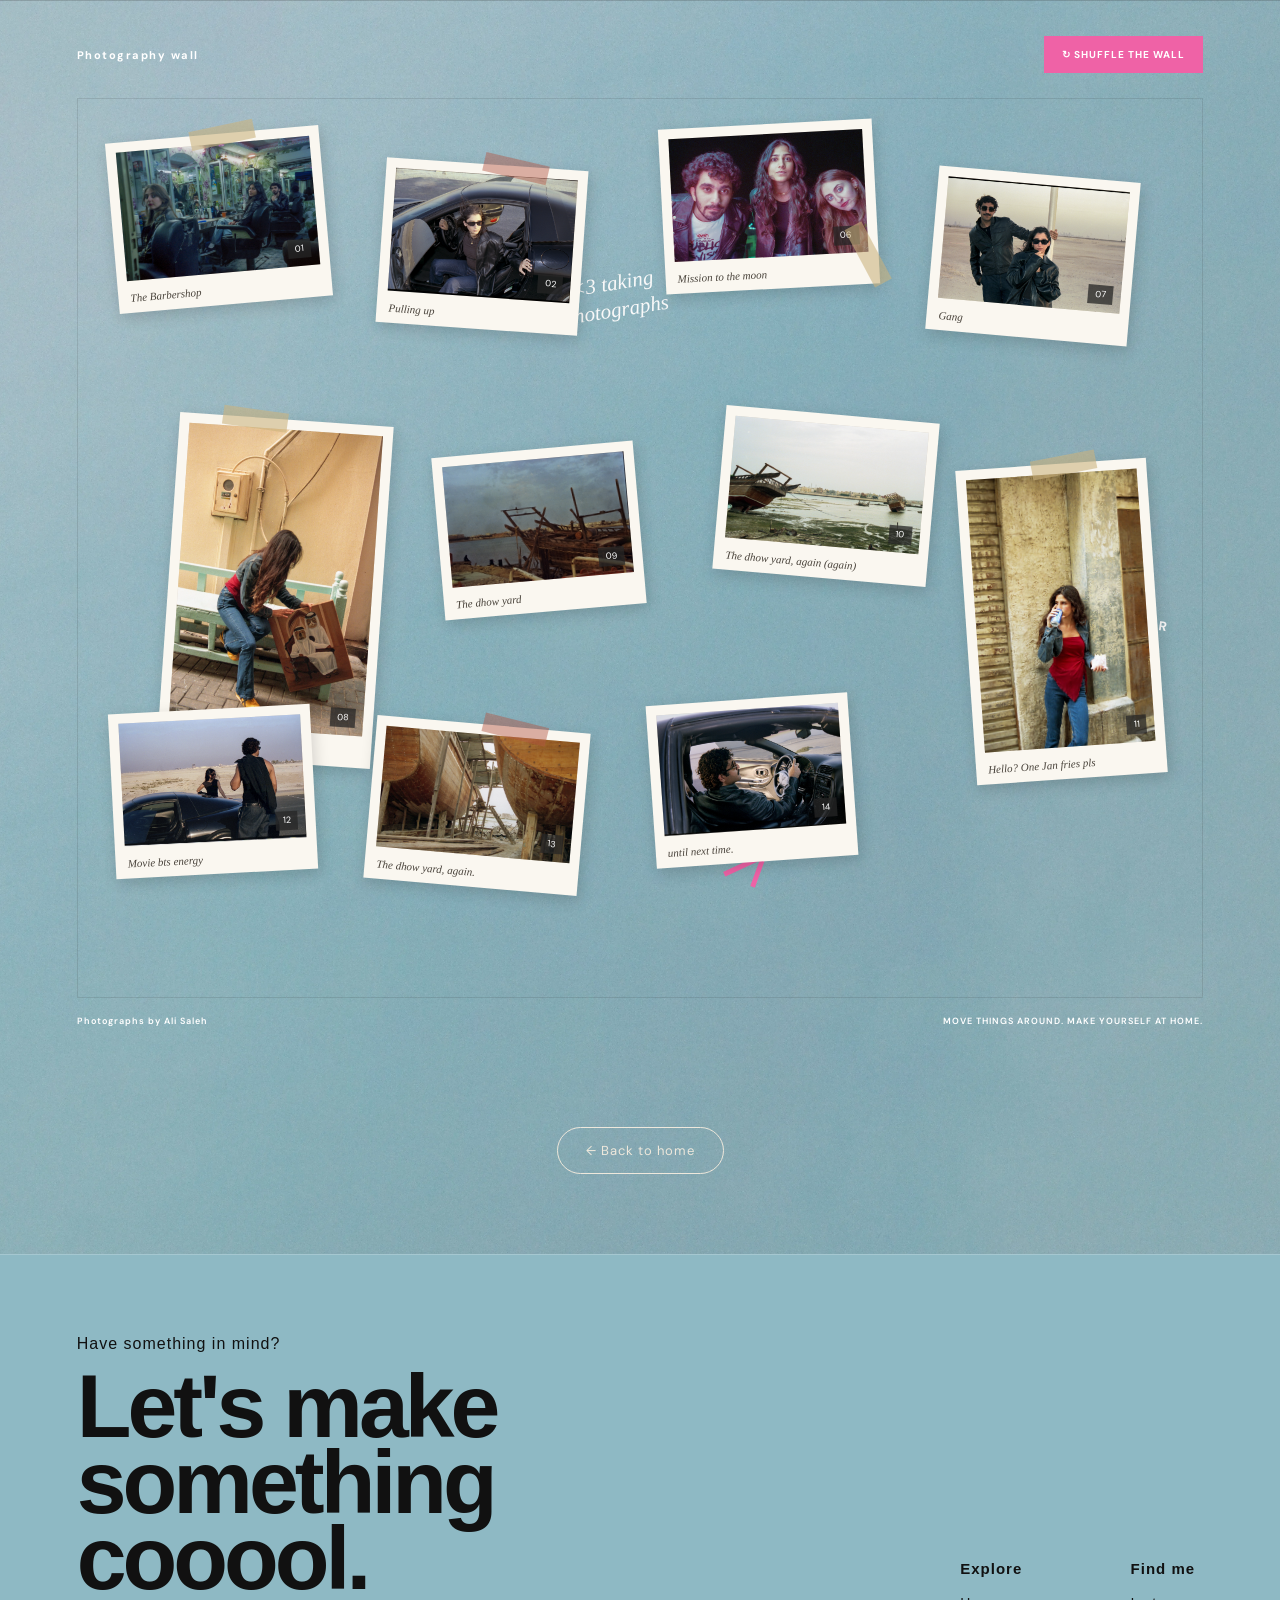
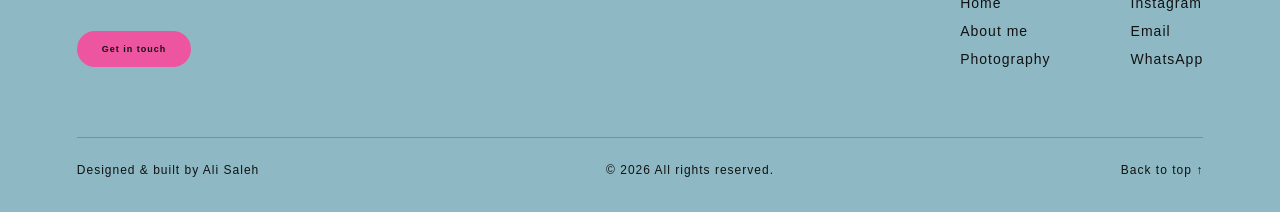
==== photos.html @ 77c44b38 "added google analytics tracking" ====
<!DOCTYPE html>
<html lang="en">

<head>
    <meta charset="UTF-8">
    <meta name="viewport" content="width=device-width, initial-scale=1.0">

    <title>Photography — Ali Visuals</title>
    <meta name="description" content="A collection of photographic moments by Ali.">

    <link rel="stylesheet" href="css/photography.css">

    <link rel="preconnect" href="https://fonts.googleapis.com">
    <link rel="preconnect" href="https://fonts.gstatic.com" crossorigin>
    <link href="https://fonts.googleapis.com/css2?family=DM+Sans:wght@400;500;600;700;800&display=swap"
        rel="stylesheet">

    <script src="js/photography.js" defer></script>
</head>
<script async src="https://www.googletagmanager.com/gtm.js?id=GTM-59Z958TZ"></script>
<script>
  window.dataLayer = window.dataLayer || [];
  function gtag(){dataLayer.push(arguments);}
  gtag('js', new Date());
</script>

<body>
<!-- 
    <header class="site-header">

        
        <a href="index.html" class="logo">ALI VISUALS.</a>

        <nav>
            <a href="index.html">Home</a>
            <a href="index.html#about">About</a>
            <a href="index.html#contact">Contact</a>
        </nav>

  

        <span class="header-label">PHOTOGRAPHY ARCHIVE © 2026</span>
    </header>
  -->

    <main>
        


        <section class="wall-section">

            <div class="wall-toolbar">
                <span class="wall-label">Photography wall</span>

                <button id="shuffleBtn" class="shuffle-btn">
                    ↻ SHUFFLE THE WALL
                </button>
            </div>


            <div class="photo-wall" id="photoWall">

                <article class="photo-card"
                    data-caption="The Barbershop"
                    data-location="FILM ARCHIVE / 001">

                    <div class="photo-frame">
                        <img src="images/photos/photo-gallery/mttm_cor-32.webp"
                            alt="Film photograph" draggable="false">
                        <span class="photo-number">01</span>
                    </div>

                    <p class="photo-caption">The Barbershop</p>
                    <span class="tape tape-one"></span>

                </article>


                <article class="photo-card"
                    data-caption="Pulling up"
                    data-location="FILM ARCHIVE / 002">

                    <div class="photo-frame">
                        <img src="images/photos/photo-gallery/porta_40022.webp"
                            alt="Film photograph" draggable="false">
                        <span class="photo-number">02</span>
                    </div>

                    <p class="photo-caption">Pulling up</p>
                    <span class="tape tape-two"></span>

                </article>

<!--
                <article class="photo-card"
                    data-caption="[b2b]"
                    data-location="FILM ARCHIVE / 003">

                    <div class="photo-frame">
                        <img src="images/photos/photo-gallery/Screenshot 2026-11-07 at 12.10.16 AM.webp"
                            alt="Photography archive screenshot" draggable="false">
                        <span class="photo-number">03</span>
                    </div>

                    <p class="photo-caption">[b2b]</p>

                </article>


                <article class="photo-card"
                    data-caption="[b2b]"
                    data-location="FILM ARCHIVE / 004">

                    <div class="photo-frame">
                        <img src="images/photos/photo-gallery/Screenshot 2026-11-07 at 12.10.29 AM.webp"
                            alt="Photography archive screenshot" draggable="false">
                        <span class="photo-number">04</span>
                    </div>

                    <p class="photo-caption">[b2b]</p>
                    <span class="tape tape-three"></span>

                </article>


                <article class="photo-card"
                    data-caption="[b2b]"
                    data-location="FILM ARCHIVE / 005">

                    <div class="photo-frame">
                        <img src="images/photos/photo-gallery/Screenshot 2026-11-07 at 12.10.40 AM.webp"
                            alt="Photography archive screenshot" draggable="false">
                        <span class="photo-number">05</span>
                    </div>

                    <p class="photo-caption">[b2b]</p>

                </article>

-->
                <article class="photo-card"
                    data-caption="Mission to the moon"
                    data-location="FILM ARCHIVE / 006">

                    <div class="photo-frame">
                        <img src="images/photos/opt/mttm_cor-10 copy.webp"
                            alt="Photography archive screenshot" draggable="false">
                        <span class="photo-number">06</span>
                    </div>

                    <p class="photo-caption">Mission to the moon</p>
                    <span class="tape tape-four"></span>

                </article>

            
                <article class="photo-card"
                    data-caption="Gang"
                    data-location="FILM ARCHIVE / 007">

                    <div class="photo-frame">
                        <img src="images/photos/photo-gallery/porta_4008.webp"
                            alt="Film photograph" draggable="false">
                        <span class="photo-number">07</span>
                    </div>

                    <p class="photo-caption">Gang</p>

                </article>


                <article class="photo-card"
                    data-caption="The girl with the painting"
                    data-location="FILM ARCHIVE / 008">

                    <div class="photo-frame">
                        <img src="images/photos/photo-gallery/ali20.webp"
                            alt="Photography by Ali" draggable="false">
                        <span class="photo-number">08</span>
                    </div>

                    <p class="photo-caption">The girl with the painting</p>
                    <span class="tape tape-five"></span>

                </article>


                <article class="photo-card"
                    data-caption="The dhow yard
                    data-location="BAHRAIN / 009">

                    <div class="photo-frame">
                        <img src="images/photos/photo-gallery/dhowyard_v2.webp"
                            alt="Dhow yard photography" draggable="false">
                        <span class="photo-number">09</span>
                    </div>

                    <p class="photo-caption">The dhow yard</p>

                </article>


                <article class="photo-card"
                    data-caption="The dhow yard, again (again)"
                    data-location="FILM ARCHIVE / 010">

                    <div class="photo-frame">
                        <img src="images/photos/photo-gallery/ali29.webp"
                            alt="Photography by Ali" draggable="false">
                        <span class="photo-number">10</span>
                    </div>

                    <p class="photo-caption">The dhow yard, again (again)</p>

                </article>


                <article class="photo-card"
                    data-caption="Hello? One Jan fries pls"
                    data-location="FILM ARCHIVE / 011">

                    <div class="photo-frame">
                        <img src="images/photos/photo-gallery/ali21.webp"
                            alt="Photography by Ali" draggable="false">
                        <span class="photo-number">11</span>
                    </div>

                    <p class="photo-caption">Hello? One Jan fries pls</p>
                    <span class="tape tape-one"></span>

                </article>


                <article class="photo-card"
                    data-caption="Movie bts energy"
                    data-location="FILM ARCHIVE / 012">

                    <div class="photo-frame">
                        <img src="images/photos/photo-gallery/porta_400_27-2.webp"
                            alt="Film photograph" draggable="false">
                        <span class="photo-number">12</span>
                    </div>

                    <p class="photo-caption">Movie bts energy</p>

                </article>


                <article class="photo-card"
                    data-caption="The dhow yard, again."
                    data-location="FILM ARCHIVE / 013">

                    <div class="photo-frame">
                        <img src="images/photos/photo-gallery/ali31.webp"
                            alt="Photography by Ali" draggable="false">
                        <span class="photo-number">13</span>
                    </div>

                    <p class="photo-caption">The dhow yard, again.</p>
                    <span class="tape tape-two"></span>

                </article>


                <article class="photo-card"
                    data-caption="Until next time."
                    data-location="FILM ARCHIVE / 014">

                    <div class="photo-frame">
                        <img src="images/photos/photo-gallery/porta_40016.webp"
                            alt="Film photograph" draggable="false">
                        <span class="photo-number">14</span>
                    </div>

                    <p class="photo-caption">until next time.</p>

                </article>


                <!-- stickers -->

                <div class="wall-note note-one">
                    <span>I &lt;3 taking</span>
                    <span>photographs</span>
                </div>

                <div class="wall-note note-two">
                    LOOK CLOSER
                </div>

 
                <div class="wall-doodle">↗</div>

            </div>


            <div class="wall-bottom">
                <span>Photographs by Ali Saleh</span>
                <span>MOVE THINGS AROUND. MAKE YOURSELF AT HOME.</span>
            </div>
            <!-- gallery view-->
<div class="image-viewer" id="imageViewer" aria-hidden="true">

    <button class="viewer-close" id="viewerClose" aria-label="Close viewer">
        ✕
    </button>

    <button class="viewer-arrow viewer-prev" id="viewerPrev" aria-label="Previous image">
        ←
    </button>

    <div class="viewer-content">

        <div class="viewer-image-wrap">
            <img id="viewerImage" src="" alt="">
        </div>

        <div class="viewer-info">
            <div>
                <p id="viewerLocation"></p>
                <h2 id="viewerCaption"></h2>
            </div>

            <span id="viewerCounter"></span>
        </div>

    </div>

    <button class="viewer-arrow viewer-next" id="viewerNext" aria-label="Next image">
        →
    </button>

</div>

        </section>
        <div class="back-home">
    <a href="index.html">← Back to home</a>
</div>
    </main>

<footer class="site-footer" id="contact">

    <div class="footer-top" id="footerjump">

        <div class="footer-message">
            <p>Have something in mind?</p>

            <h2>Let's make<br>something cooool.</h2>

            <a href="https://wa.me/39561313" class="footer-cta">
                Get in touch
            </a>
        </div>

        <div class="footer-details">

            <div>
                <h3>Explore</h3>
                <a href="index.html">Home</a>
                <a href="index.html#abtme">About me</a>
                <a href="photos.html">Photography</a>     
                   </div>

            <div>
                <h3>Find me</h3>
                <a href="https://www.instagram.com/3li.visuals">Instagram</a>
                <a href="mailto:ali7meerali@gmail.com">Email</a>
                <a href="https://wa.me/39561313">WhatsApp</a>
            </div>

        </div>

    </div>

    <div class="footer-bottom">
        <p>Designed & built by Ali Saleh</p>
        <p>© 2026 All rights reserved.</p>
        <a href="#top">Back to top ↑</a>
    </div>

</footer>



</body>
</html>
---- css/photography.css ----
* {
    margin: 0;
    padding: 0;
    box-sizing: border-box;
}

:root {
    --paper: #eee8dc;
    --ink: #252525;
    --red: #ef62a6;
    --sand: #c7b69d;
    --green: #78816a;
}

html {
    scroll-behavior: smooth;
}

body {
  /*  background: var(--sand);*/
    color: var(--ink);
    font-family: "DM Sans", sans-serif;
    overflow-x: hidden;

    background-image: url("../images/portfolio_bg copy.webp");
    background-size: cover;
    background-position: 75% center;
    background-repeat: no-repeat;
    
}



/* inro */

.intro {
    padding: 45px 8% 65px;
}

.intro-top {
    display: flex;
    justify-content: space-between;
    font-size: 10px;
    letter-spacing: 1.5px;
    font-weight: 600;
}

.intro h1 {
    font-size: clamp(100px, 19vw, 250px);
    line-height: .72;
    letter-spacing: -.105em;
    font-weight: 800;
    margin: 75px 0 55px;
}

.headline-offset {
    display: block;
    margin-left: 18%;
    color: var(--red);
    font-style: italic;
}

.intro-bottom {
    display: flex;
    justify-content: space-between;
    align-items: flex-end;
}

.intro-bottom > p {
    max-width: 290px;
    font-size: 14px;
    line-height: 1.7;
}

.look-hint {
    display: flex;
    align-items: center;
    gap: 12px;
    font-family: Georgia, serif;
    font-style: italic;
    font-size: 16px;
}

.arrow {
    font-family: sans-serif;
    font-size: 28px;
    color: var(--red);
}

/* WALL */

.wall-section {
    padding: 35px 6% 50px;
    border-top: 1px solid rgba(37,37,37,.2);
}

.wall-toolbar {
    display: flex;
    justify-content: space-between;
    align-items: center;
    margin-bottom: 25px;
}

.wall-label {
    color: white;
    font-size: 11px;
    font-weight: 700;
    letter-spacing: 1.5px;
}

.shuffle-btn {
    background: var(--red);
    color: white;
    border: none;
    padding: 12px 18px;
    font-family: inherit;
    font-size: 10px;
    font-weight: 700;
    letter-spacing: 1px;
    cursor: pointer;
    transition: background .2s, transform .2s;
}

.shuffle-btn:hover {
    background: var(--ink);
    transform: rotate(-2deg);
}

/*wall*/

.photo-wall {
    position: relative;
    width: 100%;
    height: 900px;
    background:
        radial-gradient(rgba(37,37,37,.12) .7px, transparent .7px);
    background-size: 18px 18px;
    border: 1px solid rgba(37,37,37,.12);
    overflow: hidden;
    touch-action: pan-y;
}

.photo-card {
    position: absolute;
    width: var(--width, 22%);
    left: var(--left, 0%);
    top: var(--top, 0px);
    transform: rotate(var(--rotation, 0deg));
    padding: 10px 10px 32px;
    background: #faf7f0;
    box-shadow: 2px 5px 15px rgba(0,0,0,.16);
    cursor: grab;
    user-select: none;
    transition: box-shadow .25s ease, transform .25s ease;
    z-index: 2;
}

.photo-card:hover {
    z-index: 20;
    box-shadow: 5px 12px 28px rgba(0,0,0,.22);
    transform: rotate(0deg) scale(1.045);
}

.photo-card.dragging {
    z-index: 50;
    cursor: grabbing;
    transition: none;
    box-shadow: 8px 15px 30px rgba(0,0,0,.25);
}

.photo-frame {
    position: relative;
    width: 100%;
    line-height: 0;
    background: #ddd4c5;
}

.photo-frame img {
    display: block;
    width: 100%;
    height: auto;
    max-height: 310px;
    object-fit: contain;
    pointer-events: none;
}

.photo-number {
    position: absolute;
    bottom: 8px;
    right: 8px;
    background: rgba(37,37,37,.75);
    color: white;
    padding: 5px 7px;
    font-size: 9px;
    line-height: 1;
}

.photo-caption {
    position: absolute;
    bottom: 9px;
    left: 12px;
    font-family: Georgia, serif;
    font-size: 11px;
    font-style: italic;
    color: #49433b;
}

/* tape */

.tape {
    position: absolute;
    width: 65px;
    height: 19px;
    background: rgba(204,179,126,.58);
    z-index: 5;
    pointer-events: none;
}

.tape-one {
    top: -8px;
    left: 40%;
    transform: rotate(-7deg);
}

.tape-two {
    top: -7px;
    right: 20%;
    transform: rotate(9deg);
    background: rgba(178,85,68,.45);
}

.tape-three {
    top: 45%;
    left: -27px;
    transform: rotate(75deg);
}

.tape-four {
    bottom: 20px;
    right: -22px;
    transform: rotate(65deg);
}

.tape-five {
    top: -8px;
    left: 20%;
    transform: rotate(4deg);
}

/* DECORATIONS */

.wall-note {
    position: absolute;
    z-index: 1;
    font-family: Georgia, serif;
    font-style: italic;
    color: #f9f9f9;
    pointer-events: none;
}

.note-one {
    left: 43%;
    top: 19%;
    font-size: 21px;
    transform: rotate(-9deg);
    line-height: 1.3;
}

.note-one span {
    display: block;
}

.note-two {
    right: 3%;
    top: 57%;
    font-family: "DM Sans", sans-serif;
    font-style: normal;
    font-weight: 800;
    font-size: 13px;
    letter-spacing: 1px;
    transform: rotate(8deg);
}

.wall-sticker {
    position: absolute;
    z-index: 1;
    pointer-events: none;
    display: flex;
    justify-content: center;
    align-items: center;
    text-align: center;
    font-weight: 800;
}

.sticker-one {
    top: 43%;
    left: 4%;
    width: 80px;
    height: 80px;
    background: var(--red);
    color: white;
    font-size: 13px;
    transform: rotate(-12deg);
    clip-path: polygon(
        50% 0%,61% 10%,75% 2%,80% 18%,
        96% 20%,91% 38%,100% 50%,90% 64%,
        96% 80%,77% 82%,70% 98%,52% 90%,
        36% 100%,25% 86%,7% 88%,12% 68%,
        0% 54%,12% 40%,4% 23%,23% 18%,31% 3%
    );
}

.sticker-two {
    right: 12%;
    top: 8%;
    font-size: 55px;
    color: var(--green);
    transform: rotate(15deg);
}

.wall-doodle {
    position: absolute;
    right: 39%;
    bottom: 10%;
    color: var(--red);
    font-size: 65px;
    transform: rotate(20deg);
    pointer-events: none;
}

.wall-bottom {
    color: white;
    display: flex;
    justify-content: space-between;
    margin-top: 17px;
    font-size: 9px;
    letter-spacing: 1px;
    font-weight: 600;
}


/* gallery view */

.image-viewer {
    position: fixed;
    inset: 0;
    z-index: 9999;
    background: rgba(20, 20, 20, 0.96);

    display: flex;
    align-items: center;
    justify-content: center;

    padding: 50px;
    opacity: 0;
    visibility: hidden;
    pointer-events: none;
    transition: opacity 0.3s ease, visibility 0.3s ease;
}

.image-viewer.active {
    opacity: 1;
    visibility: visible;
    pointer-events: auto;
}

.viewer-content {
    width: min(850px, 80%);
    display: flex;
    flex-direction: column;
    gap: 20px;
}

.viewer-image-wrap {
    width: 100%;
    height: 75vh;
    display: flex;
    justify-content: center;
    align-items: center;
}

.viewer-image-wrap img {
    max-width: 100%;
    max-height: 100%;
    width: auto;
    height: auto;
    object-fit: contain;
}

.viewer-info {
    display: flex;
    justify-content: space-between;
    align-items: flex-end;
    color: #eee8dc;
    gap: 20px;
}

#viewerLocation {
    font-size: 10px;
    letter-spacing: 2px;
    margin-bottom: 8px;
}

#viewerCaption {
    font-size: 22px;
    font-weight: 500;
}

#viewerCounter {
    font-size: 12px;
    white-space: nowrap;
}

.viewer-close,
.viewer-arrow {
    position: absolute;
    border: none;
    background: none;
    color: #eee8dc;
    cursor: pointer;
    font-family: inherit;
}

.viewer-close {
    top: 30px;
    right: 40px;
    font-size: 28px;
}

.viewer-arrow {
    top: 50%;
    transform: translateY(-50%);
    font-size: 35px;
    padding: 15px;
}

.viewer-prev {
    left: 25px;
}

.viewer-next {
    right: 25px;
}

.viewer-close:hover,
.viewer-arrow:hover {
    color: #ef62a6;
}

@media (max-width: 600px) {
    .image-viewer {
        padding: 25px 15px;
    }

    .viewer-content {
        width: 100%;
    }

    .viewer-image-wrap {
        height: 65vh;
    }

    .viewer-close {
        top: 20px;
        right: 20px;
    }

    .viewer-prev {
        left: 0;
    }

    .viewer-next {
        right: 0;
    }

    .viewer-arrow {
        font-size: 25px;
    }

    #viewerCaption {
        font-size: 17px;
    }
}

.closing {
    padding: 110px 8%;
    background: var(--ink);
    color: var(--paper);
}

.closing-label {
    font-size: 10px;
    letter-spacing: 2px;
}

.closing h2 {
    margin: 45px 0 25px;
    font-size: clamp(65px,12vw,155px);
    line-height: .8;
    letter-spacing: -.09em;
}

.closing h2 span {
    color: var(--red);
    font-style: italic;
}

.closing p {
    font-family: Georgia,serif;
    font-style: italic;
    font-size: 17px;
    margin-bottom: 40px;
}

.back-link {
    display: inline-block;
    text-decoration: none;
    color: var(--paper);
    font-size: 11px;
    font-weight: 700;
    letter-spacing: 1px;
    border-bottom: 1px solid var(--paper);
    padding-bottom: 7px;
}

.back-link:hover {
    color: var(--red);
}

/* VIEWER */

.image-viewer {
    position: fixed;
    inset: 0;
    z-index: 1000;
    background: rgba(25,24,22,.96);
    display: flex;
    align-items: center;
    justify-content: center;
    padding: 50px 9%;
    opacity: 0;
    visibility: hidden;
    transition: opacity .3s, visibility .3s;
}

.image-viewer.active {
    opacity: 1;
    visibility: visible;
}

.viewer-content {
    max-width: 850px;
    max-height: 85vh;
    width: 100%;
    display: flex;
    flex-direction: column;
    align-items: center;
}

.viewer-content img {
    max-width: 100%;
    max-height: 72vh;
    width: auto;
    height: auto;
    object-fit: contain;
}

.viewer-details {
    width: 100%;
    display: flex;
    justify-content: space-between;
    gap: 15px;
    color: var(--paper);
    font-size: 10px;
    letter-spacing: 1px;
    margin-top: 20px;
}

.viewer-close,
.viewer-prev,
.viewer-next {
    position: absolute;
    background: none;
    border: none;
    color: white;
    cursor: pointer;
    font-family: inherit;
}

.viewer-close {
    top: 25px;
    right: 35px;
    font-size: 40px;
}

.viewer-prev,
.viewer-next {
    top: 50%;
    font-size: 32px;
    padding: 15px;
    transform: translateY(-50%);
}

.viewer-prev {
    left: 25px;
}

.viewer-next {
    right: 25px;
}

.viewer-close:hover,
.viewer-prev:hover,
.viewer-next:hover {
    color: #e78a70;
}

/* FOOTER */

.site-footer {
    background: var(--ink);
    color: var(--paper);
    border-top: 1px solid rgba(255,255,255,.2);
    padding: 23px 6%;
    display: flex;
    justify-content: space-between;
    font-size: 9px;
    letter-spacing: 1px;
}

/* MOBILE */

@media (max-width: 760px) {

    .site-header {
        height: 65px;
        padding: 0 5%;
    }

    .logo {
        font-size: 17px;
    }

    .site-header nav {
        gap: 13px;
    }

    .site-header nav a {
        font-size: 10px;
    }

    .header-label {
        display: none;
    }

    .intro {
        padding: 35px 6% 45px;
    }

    .intro-top {
        font-size: 8px;
    }

    .intro h1 {
        font-size: clamp(95px,25vw,160px);
        margin: 70px 0 45px;
    }

    .headline-offset {
        margin-left: 10%;
    }

    .intro-bottom {
        align-items: flex-start;
        gap: 25px;
        flex-direction: column;
    }

    .intro-bottom > p {
        font-size: 13px;
    }

    .wall-section {
        padding: 25px 5%;
    }

    .wall-toolbar {
        gap: 15px;
    }

    .wall-label {
        color: white;
        font-size: 9px;
    }

    .shuffle-btn {
        padding: 10px;
        font-size: 8px;
    }

    .photo-wall {
        height: auto;
        min-height: 0;
        padding: 30px 12px;
        display: grid;
        grid-template-columns: repeat(2,minmax(0,1fr));
        gap: 30px 14px;
        overflow: visible;
        align-items: start;
    }

    .photo-card {
        position: relative;
        left: auto !important;
        top: auto !important;
        width: 100% !important;
        max-width: 100%;
        padding: 7px 7px 28px;
        transform: rotate(var(--mobile-rotation,0deg));
        cursor: pointer;
    }

    .photo-card:hover {
        transform: rotate(var(--mobile-rotation,0deg)) scale(1.02);
    }

    .photo-card.dragging {
        transform: none;
    }

    .photo-frame img {
        max-height: none;
    }

    .photo-caption {
        font-size: 9px;
        bottom: 8px;
        left: 8px;
    }

    .tape {
        width: 43px;
        height: 14px;
    }

    .wall-note {
        position: relative;
        left: auto;
        right: auto;
        top: auto;
        bottom: auto;
        grid-column: span 2;
        text-align: center;
        margin: 10px 0;
        font-size: 19px;
    }

    .note-two {
        font-size: 12px;
    }

    .wall-sticker {
        position: relative;
        top: auto;
        left: auto;
        right: auto;
        grid-column: span 2;
        justify-self: center;
        margin: 8px;
    }

    .sticker-two {
        font-size: 40px;
    }

    .wall-doodle {
        display: none;
    }

    .wall-bottom {
        gap: 10px;
        font-size: 8px;
    }

    .wall-bottom span:last-child {
        text-align: right;
    }

    .closing {
        padding: 85px 6%;
    }

    .closing h2 {
        font-size: clamp(65px,16vw,105px);
    }

    .site-footer {
        padding: 20px 5%;
        font-size: 8px;
        gap: 15px;
    }

    .image-viewer {
        padding: 55px 15px;
    }

    .viewer-content img {
        max-height: 65vh;
    }

    .viewer-details {
        flex-wrap: wrap;
        font-size: 8px;
    }

    .viewer-prev {
        left: 0;
    }

    .viewer-next {
        right: 0;
    }

    .viewer-close {
        top: 12px;
        right: 18px;
    }
}

@media (max-width: 380px) {

    .site-header nav {
        gap: 9px;
    }

    .site-header nav a {
        font-size: 9px;
    }

    .photo-wall {
        gap: 25px 10px;
        padding: 25px 8px;
    }

    .photo-caption {
        font-size: 8px;
    }
}


/* FLOATING NAVIGATION */

.hero-nav {
    position: fixed;
    right: 6%;
    bottom: 13%;

    display: flex;
    flex-direction: column;
    align-items: flex-start;
    gap: 2px;

    z-index: 9999;
}

.hero-nav h5 {
    font-size: 10px;
    font-weight: 600;
    margin-bottom: 8px;
    color: #171717;
}

.hero-nav a {
    display: inline-flex;
    align-items: center;
    gap: 5px;

    font-size: 16px;
    font-weight: 400;

    color: #171717;
    text-decoration: none;

    transition: color 0.3s ease;
}

.hero-nav a span {
    display: inline-block;
    transition: transform 0.3s ease;
}

.hero-nav a:hover {
    color: #ec4b9c;
}

.hero-nav a:hover span {
    transform: translateX(5px);
}

/* MOBILE */

@media (max-width: 760px) {
    .hero-nav {
        right: 15px;
        bottom: 15px;

        padding: 12px 15px;

        background: rgba(244, 240, 232, 0.95);
        backdrop-filter: blur(8px);
        border: 1px solid rgba(23, 23, 23, 0.15);
    }

    .hero-nav h5 {
        font-size: 9px;
        margin-bottom: 5px;
    }

    .hero-nav a {
        font-size: 12px;
    }
}

/* FOOTER — MATCHES HOMEPAGE */

.site-footer {
    background-color: #8eb9c4;
    color: #111;
    padding: 80px 6% 35px;
    font-family: "Helvetica Neue", Helvetica, Arial, sans-serif;
    display: flex;
    flex-direction: column;
    justify-content: space-between;
    width: 100%;
}

.footer-top {
    display: flex;
    justify-content: space-between;
    align-items: flex-end;
    padding-bottom: 70px;
    gap: 40px;
    width: 100%;
}

.footer-message {
    max-width: 500px;
}

.footer-message p {
    font-size: 16px;
    margin-bottom: 15px;
}

.footer-message h2 {
    font-size: clamp(55px, 7vw, 100px);
    line-height: 0.85;
    letter-spacing: -4px;
    margin: 0 0 35px;
    font-weight: 700;
}

.footer-cta {
    display: inline-block;
    background: #ed55a1;
    color: #111;
    text-decoration: none;
    padding: 13px 25px;
    border-radius: 30px;
    font-weight: 600;
    transition: background 0.3s, color 0.3s;
}

.footer-cta:hover {
    background: #111;
    color: white;
}

.footer-details {
    display: flex;
    gap: 80px;
    align-items: flex-start;
}

.footer-details div {
    display: flex;
    flex-direction: column;
    gap: 12px;
}

.footer-details h3 {
    font-size: 15px;
    font-weight: 700;
    margin-bottom: 6px;
}

.footer-details a {
    color: #111;
    text-decoration: none;
    font-size: 14px;
    transition: color 0.2s ease;
}

.footer-details a:hover {
    color: #ed55a1;
}

.footer-bottom {
    border-top: 1px solid rgba(0, 0, 0, 0.2);
    padding-top: 25px;
    display: flex;
    justify-content: space-between;
    align-items: center;
    font-size: 12px;
    width: 100%;
}

.footer-bottom p {
    margin: 0;
}

.footer-bottom a {
    color: #111;
    text-decoration: none;
    transition: color 0.2s ease;
}

.footer-bottom a:hover {
    color: #ed55a1;
}

/* RESPONSIVE */

@media (max-width: 760px) {
    .footer-top {
        flex-direction: column;
        align-items: flex-start;
        gap: 45px;
        padding-bottom: 50px;
    }

    .footer-details {
        gap: 45px;
    }

    .footer-bottom {
        flex-direction: column;
        align-items: flex-start;
        gap: 10px;
    }
    

    .wall-note,
    .wall-doodle,
    .tape {
        display: none !important;
    }

}

/* BACK TO HOME */

.back-home {
    display: flex;
    justify-content: center;
    padding: 50px 20px 80px;
}

.back-home a {
    display: inline-block;
    color: #eee8dc;
    text-decoration: none;
    font-size: 13px;
    letter-spacing: 1px;
    border: 1px solid #eee8dc;
    padding: 14px 28px;
    border-radius: 30px;
    transition: all 0.3s ease;
}

.back-home a:hover {
    background: #ef62a6;
    border-color: #ef62a6;
    color: #252525;
    transform: translateY(-3px);
}
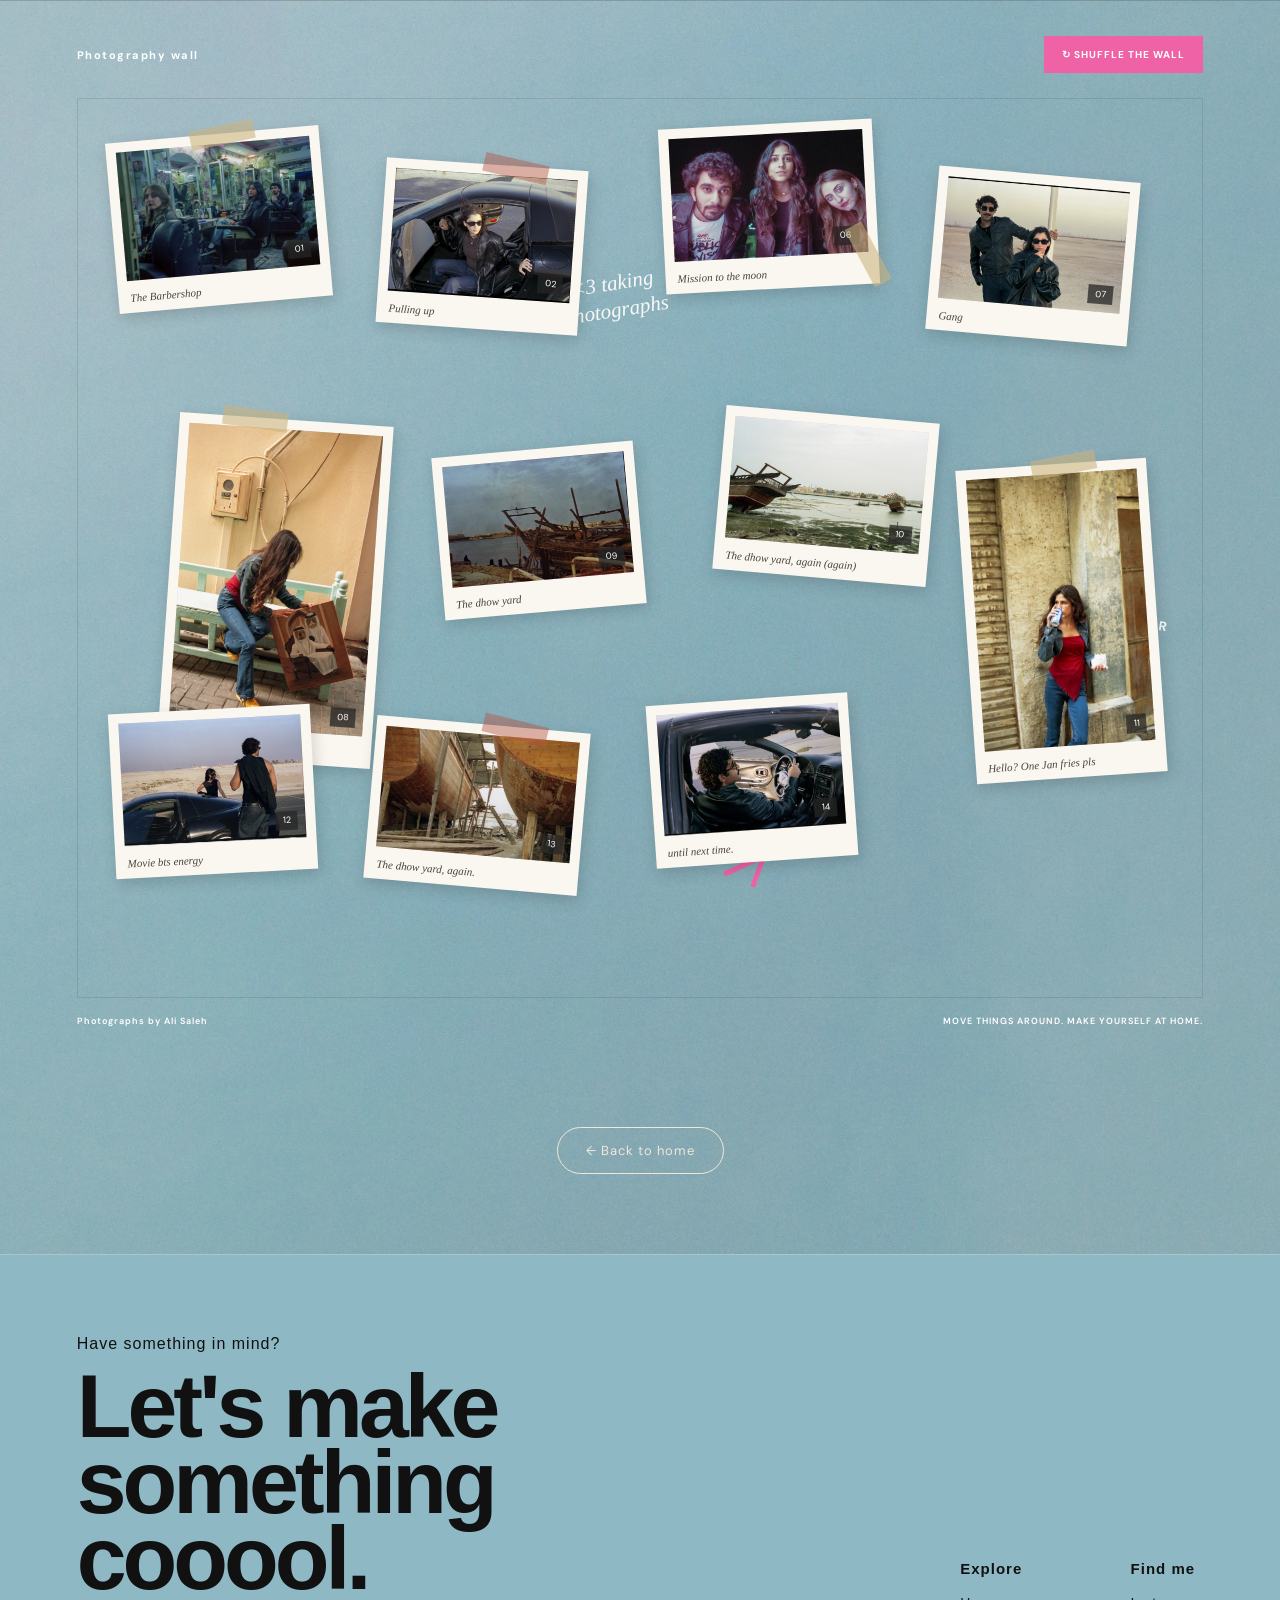
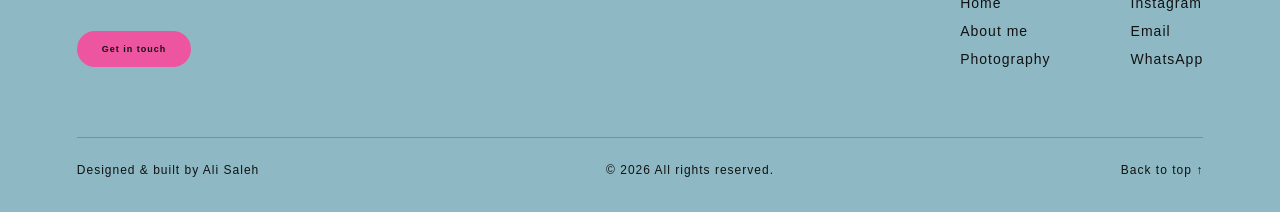
==== commit ca493a32: "Optimized loading time and images" ====
--- a/photos.html
+++ b/photos.html
@@ -66,9 +66,12 @@
                     data-location="FILM ARCHIVE / 001">
 
                     <div class="photo-frame">
-                        <img src="images/photos/photo-gallery/mttm_cor-32.webp"
-                            alt="Film photograph" draggable="false">
-                        <span class="photo-number">01</span>
+                        <img src="images/optimized/photos-wall/mttm_cor-32.webp"
+                            data-full="images/optimized/photos-full/mttm_cor-32.webp"
+                            alt="The Barbershop"
+                            loading="lazy" decoding="async" draggable="false">
+
+                         <span class="photo-number">01</span>                       
                     </div>
 
                     <p class="photo-caption">The Barbershop</p>
@@ -82,8 +85,10 @@
                     data-location="FILM ARCHIVE / 002">
 
                     <div class="photo-frame">
-                        <img src="images/photos/photo-gallery/porta_40022.webp"
-                            alt="Film photograph" draggable="false">
+                        <img src="images/optimized/photos-wall/porta_40022.webp"
+                                data-full="images/optimized/photos-full/porta_40022.webp"
+                                alt="Pulling up"
+                                loading="lazy" decoding="async" draggable="false">
                         <span class="photo-number">02</span>
                     </div>
 
@@ -144,8 +149,10 @@
                     data-location="FILM ARCHIVE / 006">
 
                     <div class="photo-frame">
-                        <img src="images/photos/opt/mttm_cor-10 copy.webp"
-                            alt="Photography archive screenshot" draggable="false">
+                        <img src="images/optimized/photos-wall/mttm_cor-10.webp"
+                            data-full="images/optimized/photos-full/mttm_cor-10.webp"
+                            alt="Mission to the moon"
+                            loading="lazy" decoding="async" draggable="false">
                         <span class="photo-number">06</span>
                     </div>
 
@@ -160,8 +167,10 @@
                     data-location="FILM ARCHIVE / 007">
 
                     <div class="photo-frame">
-                        <img src="images/photos/photo-gallery/porta_4008.webp"
-                            alt="Film photograph" draggable="false">
+                        <img src="images/optimized/photos-wall/porta_4008.webp"
+                                    data-full="images/optimized/photos-full/porta_4008.webp"
+                                    alt="Gang"
+                                    loading="lazy" decoding="async" draggable="false">
                         <span class="photo-number">07</span>
                     </div>
 
@@ -175,8 +184,10 @@
                     data-location="FILM ARCHIVE / 008">
 
                     <div class="photo-frame">
-                        <img src="images/photos/photo-gallery/ali20.webp"
-                            alt="Photography by Ali" draggable="false">
+                        <img src="images/optimized/photos-wall/ali20.webp"
+                                    data-full="images/optimized/photos-full/ali20.webp"
+                                    alt="The girl with the painting"
+                                    loading="lazy" decoding="async" draggable="false">
                         <span class="photo-number">08</span>
                     </div>
 
@@ -187,12 +198,14 @@
 
 
                 <article class="photo-card"
-                    data-caption="The dhow yard
+                    data-caption="The dhow yard"
                     data-location="BAHRAIN / 009">
 
                     <div class="photo-frame">
-                        <img src="images/photos/photo-gallery/dhowyard_v2.webp"
-                            alt="Dhow yard photography" draggable="false">
+                        <img src="images/optimized/photos-wall/dhowyard_v2.webp"
+                            data-full="images/optimized/photos-full/dhowyard_v2.webp"
+                            alt="The dhow yard"
+                            loading="lazy" decoding="async" draggable="false">
                         <span class="photo-number">09</span>
                     </div>
 
@@ -206,8 +219,10 @@
                     data-location="FILM ARCHIVE / 010">
 
                     <div class="photo-frame">
-                        <img src="images/photos/photo-gallery/ali29.webp"
-                            alt="Photography by Ali" draggable="false">
+                    <img src="images/optimized/photos-wall/ali29.webp"
+                        data-full="images/optimized/photos-full/ali29.webp"
+                        alt="The dhow yard, again"
+                        loading="lazy" decoding="async" draggable="false">
                         <span class="photo-number">10</span>
                     </div>
 
@@ -221,9 +236,11 @@
                     data-location="FILM ARCHIVE / 011">
 
                     <div class="photo-frame">
-                        <img src="images/photos/photo-gallery/ali21.webp"
-                            alt="Photography by Ali" draggable="false">
-                        <span class="photo-number">11</span>
+                       <img src="images/optimized/photos-wall/ali21.webp"
+                            data-full="images/optimized/photos-full/ali21.webp"
+                            alt="Hello? One Jan fries pls"
+                            loading="lazy" decoding="async" draggable="false">
+                                                <span class="photo-number">11</span>
                     </div>
 
                     <p class="photo-caption">Hello? One Jan fries pls</p>
@@ -237,8 +254,10 @@
                     data-location="FILM ARCHIVE / 012">
 
                     <div class="photo-frame">
-                        <img src="images/photos/photo-gallery/porta_400_27-2.webp"
-                            alt="Film photograph" draggable="false">
+                        <img src="images/optimized/photos-wall/porta_400_27-2.webp"
+     data-full="images/optimized/photos-full/porta_400_27-2.webp"
+     alt="Movie behind the scenes"
+     loading="lazy" decoding="async" draggable="false">
                         <span class="photo-number">12</span>
                     </div>
 
@@ -252,8 +271,10 @@
                     data-location="FILM ARCHIVE / 013">
 
                     <div class="photo-frame">
-                        <img src="images/photos/photo-gallery/ali31.webp"
-                            alt="Photography by Ali" draggable="false">
+                        <img src="images/optimized/photos-wall/ali31.webp"
+                            data-full="images/optimized/photos-full/ali31.webp"
+                            alt="The dhow yard"
+                            loading="lazy" decoding="async" draggable="false">
                         <span class="photo-number">13</span>
                     </div>
 
@@ -268,8 +289,10 @@
                     data-location="FILM ARCHIVE / 014">
 
                     <div class="photo-frame">
-                        <img src="images/photos/photo-gallery/porta_40016.webp"
-                            alt="Film photograph" draggable="false">
+                        <img src="images/optimized/photos-wall/porta_40016.webp"
+                            data-full="images/optimized/photos-full/porta_40016.webp"
+                            alt="Until next time"
+                            loading="lazy" decoding="async" draggable="false">
                         <span class="photo-number">14</span>
                     </div>
 
--- a/css/photography.css
+++ b/css/photography.css
@@ -174,17 +174,19 @@
     width: 100%;
     line-height: 0;
     background: #ddd4c5;
+    display: flex;
+    justify-content: center;
+    align-items: center;
 }
 
 .photo-frame img {
     display: block;
     width: 100%;
-    height: auto;
+    height: auto !important;
     max-height: 310px;
     object-fit: contain;
     pointer-events: none;
 }
-
 .photo-number {
     position: absolute;
     bottom: 8px;
@@ -1084,4 +1086,12 @@
     border-color: #ef62a6;
     color: #252525;
     transform: translateY(-3px);
+}
+#viewerImage {
+    display: block;
+    width: auto !important;
+    height: auto !important;
+    max-width: 100%;
+    max-height: 75vh;
+    object-fit: contain;
 }
